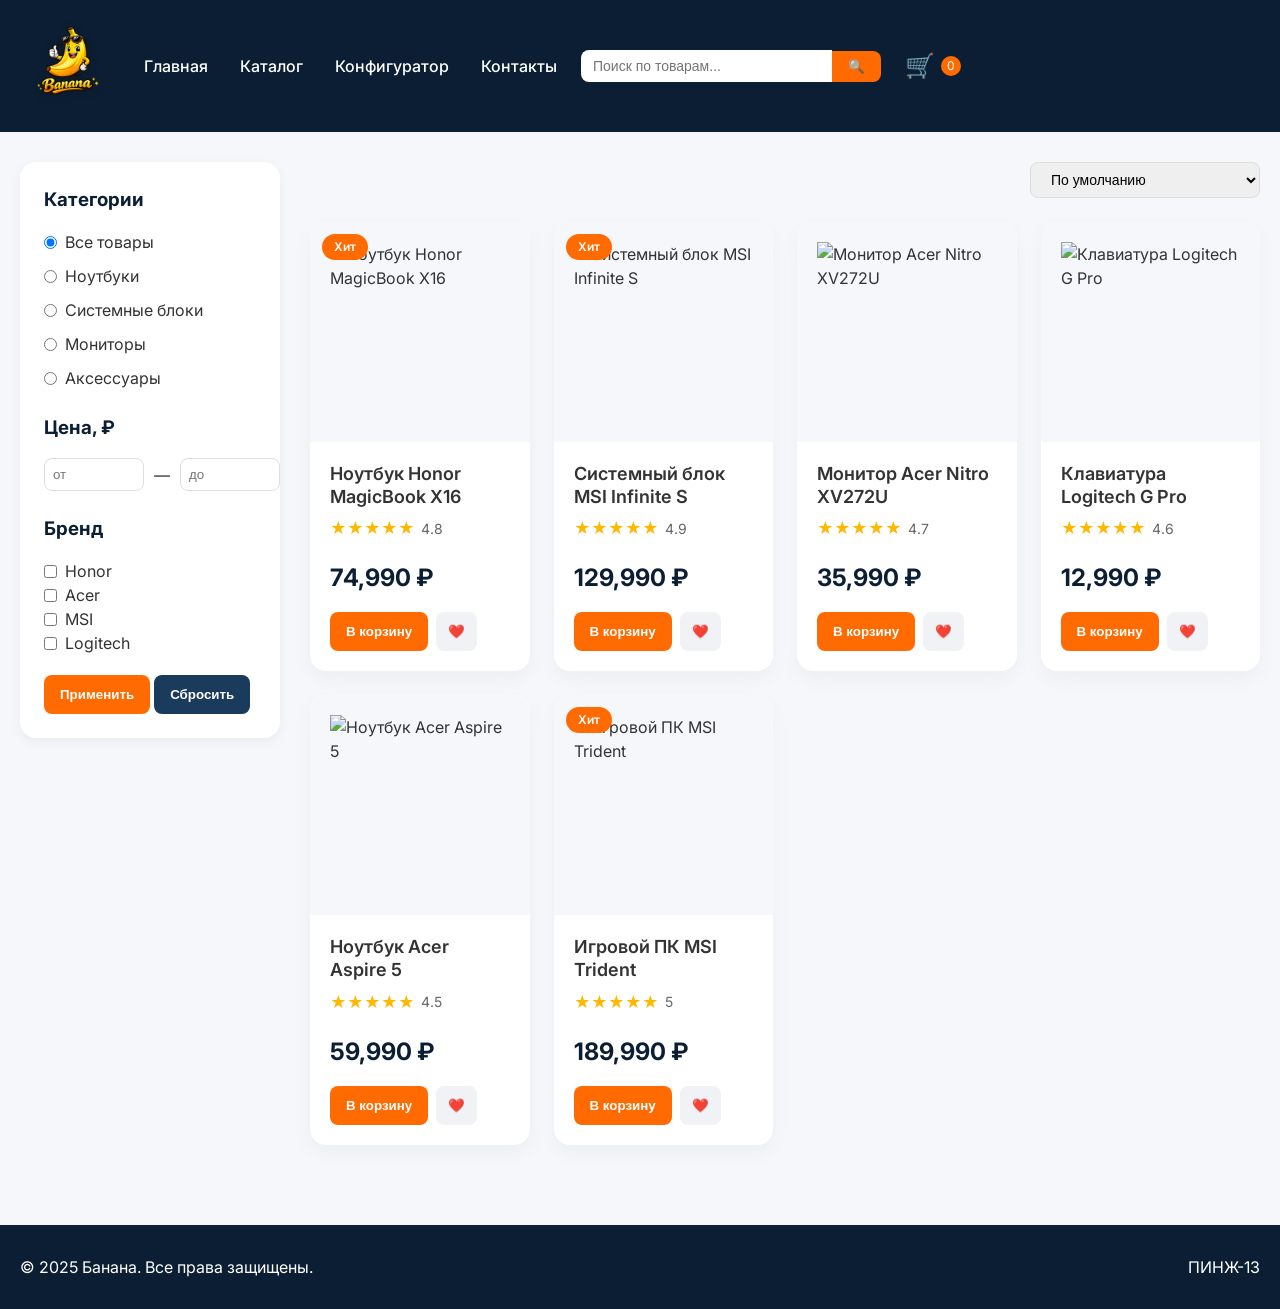
==== catalog.html @ e18a5dc8 "Всё готово, надо добавить только изображения все." ====
<!DOCTYPE html>
<html lang="ru">
<head>
  <meta charset="UTF-8">
  <meta name="viewport" content="width=device-width, initial-scale=1.0">
  <title>Каталог товаров — Банана</title>
  <link rel="stylesheet" href="css/style.css">
  <link href="https://fonts.googleapis.com/css2?family=Inter:wght@400;500;600;700&display=swap" rel="stylesheet">
</head>
<body>

  <!-- ШАПКА (аналогична главной) -->
  <header class="header">
    <div class="container header__inner">
      <a href="index.html" class="logo">
        <img src="img/logo.png" alt="Банана" class="logo__img">
      </a>
      <nav class="nav">
        <ul class="nav__list">
          <li><a href="index.html" class="nav__link">Главная</a></li>
          <li><a href="catalog.html" class="nav__link">Каталог</a></li>
          <li><a href="configurator.html" class="nav__link">Конфигуратор</a></li>
          <li><a href="contacts.html" class="nav__link">Контакты</a></li>
        </ul>
      </nav>
      <div class="header__search">
        <input type="text" placeholder="Поиск по товарам..." id="searchInput" class="search-input">
        <button class="search-btn" id="searchBtn">🔍</button>
      </div>
      <a href="cart.html" class="cart-link" id="cartLink">
        <span class="cart-icon">🛒</span>
        <span class="cart-count" id="cartCount">0</span>
      </a>
    </div>
  </header>

  <!-- ОСНОВНОЙ КОНТЕНТ КАТАЛОГА -->
  <main class="catalog-page">
    <div class="container catalog-container">
      
      <!-- ========== БОКОВАЯ ПАНЕЛЬ ФИЛЬТРОВ ========== -->
      <aside class="filters">
        
        <!-- Фильтр по категориям (радиокнопки - можно выбрать только одну) -->
        <h3>Категории</h3>
        <ul class="filter-group">
          <li><label><input type="radio" name="category" value="all" checked> Все товары</label></li>
          <li><label><input type="radio" name="category" value="laptops"> Ноутбуки</label></li>
          <li><label><input type="radio" name="category" value="desktops"> Системные блоки</label></li>
          <li><label><input type="radio" name="category" value="monitors"> Мониторы</label></li>
          <li><label><input type="radio" name="category" value="accessories"> Аксессуары</label></li>
        </ul>

        <!-- Фильтр по цене (диапазон) -->
        <h3>Цена, ₽</h3>
        <div class="price-filter">
          <!-- Поле для минимальной цены -->
          <input type="number" id="priceMin" placeholder="от" min="0">
          <span>—</span>
          <!-- Поле для максимальной цены -->
          <input type="number" id="priceMax" placeholder="до">
        </div>

        <!-- Фильтр по бренду (чекбоксы - можно выбрать несколько) -->
        <h3>Бренд</h3>
        <div class="filter-group">
          <label><input type="checkbox" value="honor"> Honor</label>
          <label><input type="checkbox" value="acer"> Acer</label>
          <label><input type="checkbox" value="msi"> MSI</label>
          <label><input type="checkbox" value="logitech"> Logitech</label>
        </div>

        <!-- Кнопки управления фильтрацией -->
        <button class="btn btn--primary" id="applyFilters">Применить</button>
        <button class="btn btn--secondary" id="resetFilters">Сбросить</button>
      </aside>

      <!-- ========== ПРАВАЯ ЧАСТЬ: СОРТИРОВКА И СЕТКА ТОВАРОВ ========== -->
      <section class="catalog-content">
        
        <!-- Верхняя панель с сортировкой -->
        <div class="catalog-header">
          <!-- Выпадающий список для выбора порядка сортировки -->
          <select id="sortSelect">
            <option value="default">По умолчанию</option>
            <option value="price-asc">Цена ↑ (дешёвые сначала)</option>
            <option value="price-desc">Цена ↓ (дорогие сначала)</option>
            <option value="rating">По рейтингу</option>
          </select>
        </div>

        <!-- Сетка товаров (будет заполнена через JavaScript) -->
        <div class="products-grid" id="productsGrid">
          <!-- Здесь появятся карточки товаров -->
        </div>
        
      </section>

    </div>
  </main>

  <!-- ПОДВАЛ -->
  <footer class="footer">
    <div class="container footer__inner">
      <p>&copy; 2025 Банана. Все права защищены.</p>
      <p>ПИНЖ-13</p>
    </div>
  </footer>

  <!-- ПОДКЛЮЧЕНИЕ СКРИПТОВ -->
  <script src="js/main.js"></script>    <!-- Общие функции -->
  <script src="js/cart.js"></script>    <!-- Логика корзины -->
  <script src="js/catalog.js"></script> <!-- Данные товаров и функции фильтрации -->
  
  <!-- Инициализация каталога после загрузки DOM -->
  <script>
    document.addEventListener('DOMContentLoaded', function() {
      // Первоначальная отрисовка всех товаров (функция из catalog.js)
      renderProductGrid(products);
      
      // Назначаем обработчики событий на кнопки фильтров
      document.getElementById('applyFilters').addEventListener('click', filterProducts);
      document.getElementById('resetFilters').addEventListener('click', resetFilters);
      document.getElementById('sortSelect').addEventListener('change', filterProducts);
    });
  </script>
</body>
</html>
---- css/style.css ----
/* ОБЩИЕ */
* {
  margin: 0;          /*отступы элементов*/
  padding: 0;         /*внутренние отступы*/
  box-sizing: border-box; /*ширина и высота*/
}

body {
  font-family: 'Inter', sans-serif; /*шрифт*/
  color: #333333;                  /*цвет текста*/
  background-color: #F5F7FA;       /*фон страницы*/
  line-height: 1.5;                /*межстрочный интервал*/
}

/*контейнер для ограничения ширины контента и центрирования*/
.container {
  max-width: 1280px;   /*ширина*/
  margin: 0 auto;      /*центр*/
  padding: 0 20px;     /* Отступы по бокам*/
}

/*нахер подчёркивание у всех ссылок */
a {
  text-decoration: none;
  color: inherit;      /*цвет*/
}

/*нахер маркеры у списков*/
ul {
  list-style: none;
}

/*ШАПКА*/
.header {
  background: #0B1E33;
  padding: 16px 0;
  position: sticky;
  top: 0;
  z-index: 1000;
}

.header__inner {
  display: flex;
  align-items: center;
  gap: 24px;                /*расстояние между элементами*/
}

/*Лого*/
.logo {
  display: block;
  flex-shrink: 0;
}

.logo__img {
  display: block;           /*отступы у изображения*/
  height: 100px;
  width: auto;
  max-width: 180px;
  object-fit: contain;
  filter: drop-shadow(0 2px 4px rgba(0,0,0,0.1)); /*тень*/
  transition: transform 0.2s, filter 0.2s; /*анимация при наведении*/
}

.logo:hover .logo__img {
  transform: scale(1.02);   /*увеличение при наведении*/
  filter: drop-shadow(0 4px 6px rgba(0,0,0,0.15)); /*тень становится заметнее*/
}

/*МЕНЮ*/
.nav__list {
  display: flex;
  gap: 32px;                /*Расстояние*/
}

.nav__link {
  color: white;
  font-weight: 500;
  transition: color 0.2s;   /*изменение цвета*/
}

.nav__link:hover {
  color: #FF6B00;           /*Оранжевый при наведении*/
}

/*ПОИСК*/
.header__search {
  display: flex;
  align-items: center;
  flex: 1;
  max-width: 300px;
}

.search-input {
  padding: 8px 12px;
  border: none;
  border-radius: 8px 0 0 8px; /*скругление слева*/
  outline: none;
  font-size: 14px;
  width: 100%;
}

.search-btn {
  padding: 8px 16px;
  background: #FF6B00;
  border: none;
  border-radius: 0 8px 8px 0; /*скруглениесправа*/
  color: white;
  cursor: pointer;          /*Курсор*/
  transition: background 0.2s;
}

.search-btn:hover {
  background: #e05a00;
}

/*КОРЗИНА*/
.cart-link {
  display: flex;
  align-items: center;
  color: white;
  position: relative;
}

.cart-icon {
  font-size: 24px;
}

/*счётчик товаров*/
.cart-count {
  background: #FF6B00;
  color: white;
  font-size: 12px;
  border-radius: 50%;
  width: 20px;
  height: 20px;
  display: flex;
  align-items: center;
  justify-content: center;
  margin-left: 6px;
}

/*КНОПКИ*/
.btn {
  padding: 12px 16px;
  border-radius: 8px;
  font-weight: 600;
  border: none;
  cursor: pointer;
  transition: all 0.2s;
  display: inline-block;
  text-align: center;
}

.btn--primary {
  background: #FF6B00;
  color: white;
}

.btn--primary:hover {
  background: #e05a00;
}

.btn--secondary {
  background: #1A3B5C;
  color: white;
}

.btn--secondary:hover {
  background: #0f2a42;
}

.btn--icon {
  background: #f0f2f5;
  color: #0B1E33;
  padding: 12px;
}

.btn--icon:hover {
  background: #e0e3e8;
}

.btn--large {
  padding: 16px 24px;
  font-size: 16px;
}

/*СЛАЙДЕР*/
.slider-section {
  margin: 30px 0;
}

.slider {
  position: relative;
  border-radius: 16px;
  overflow: hidden;
  box-shadow: 0 8px 20px rgba(0,0,0,0.1);
}

.slider__container {
  position: relative;
}

.slider__slides {
  display: flex;
}

.slide {
  flex: 0 0 100%;
  display: none;
  position: relative;
}

.slide:first-child {
  display: block;
}

.slide img {
  width: 40%;
  height: 400px;
  object-fit: cover;
}

/*Текст на слайде*/
.slide__caption {
  position: absolute;
  bottom: 30px;
  left: 30px;
  background: rgba(11,30,51,0.8); /* Полупрозрачный тёмно-синий */
  color: white;
  padding: 20px 30px;
  border-radius: 12px;
}

.slide__caption h2 {
  font-size: 28px;
  margin-bottom: 8px;
}

/*Кнопки слайд.*/
.slider__btn {
  position: absolute;
  top: 50%;
  transform: translateY(-50%); /* Центрируем по вертикали */
  background: rgba(255,255,255,0.8);
  border: none;
  width: 40px;
  height: 40px;
  border-radius: 50%;
  font-size: 20px;
  cursor: pointer;
  transition: background 0.2s;
}

.slider__btn:hover {
  background: white;
}

.slider__btn--prev {
  left: 20px;
}

.slider__btn--next {
  right: 20px;
}

/*точки индикатора*/
.slider__dots {
  position: absolute;
  bottom: 15px;
  left: 50%;
  transform: translateX(-50%);
  display: flex;
  gap: 8px;
}

.dot {
  width: 10px;
  height: 10px;
  background: rgba(255,255,255,0.5);
  border-radius: 50%;
  cursor: pointer;
  transition: background 0.2s;
}

.dot.active {
  background: #FF6B00;
}

/*КАРТОЧКА ТОВАРА*/
.product-card {
  background: white;
  border-radius: 16px;
  box-shadow: 0 8px 20px rgba(0,0,0,0.04);
  overflow: hidden;
  transition: transform 0.2s, box-shadow 0.2s;
  display: flex;
  flex-direction: column;
}

.product-card:hover {
  transform: translateY(-4px);
  box-shadow: 0 16px 30px rgba(0,0,0,0.08);
}

/* Контейнер изображения */
.product-card__image {
  position: relative;
  aspect-ratio: 1 / 1;
  background: #f5f7fa;
  padding: 20px;
}

.product-card__image img {
  width: 100%;
  height: 100%;
  object-fit: contain;
}

/* Метка на карточке (Хит, Скидка) */
.product-badge {
  position: absolute;
  top: 12px;
  left: 12px;
  background: #FF6B00;
  color: white;
  padding: 4px 12px;
  border-radius: 30px;
  font-size: 12px;
  font-weight: 600;
}

/* Контентная часть карточки */
.product-card__content {
  padding: 20px;
  flex: 1;
  display: flex;
  flex-direction: column;
}

.product-card__title {
  font-size: 18px;
  font-weight: 600;
  margin-bottom: 8px;
  line-height: 1.3;
}

/* Рейтинг */
.product-card__rating {
  display: flex;
  align-items: center;
  gap: 6px;
  margin-bottom: 8px;
}

.stars {
  color: #FFB800;            /* Жёлтый цвет звёзд */
}

.rating-value {
  color: #666;
  font-size: 14px;
}

/* Цена */
.product-card__price {
  font-size: 24px;
  font-weight: 700;
  color: #0B1E33;
  margin: 12px 0 16px;
}

/* Кнопки в карточке */
.product-card__actions {
  display: flex;
  gap: 8px;
  margin-top: auto;
}

/*СЕТКА ТОВАРОВ*/
.products-grid {
  display: grid;
  grid-template-columns: repeat(4, 1fr);
  gap: 24px;
}

/*КАТЕГОРИИ*/
.categories {
  margin: 50px 0;
}

.section-title {
  font-size: 32px;
  font-weight: 700;
  margin-bottom: 30px;
  color: #0B1E33;
}

.categories-grid {
  display: grid;
  grid-template-columns: repeat(4, 1fr);
  gap: 24px;
}

.category-card {
  background: white;
  border-radius: 16px;
  overflow: hidden;
  box-shadow: 0 4px 12px rgba(0,0,0,0.05);
  transition: transform 0.2s;
  text-align: center;
}

.category-card:hover {
  transform: translateY(-5px);
}

.category-card img {
  width: 100%;
  height: 180px;
  object-fit: cover;
}

.category-card h3 {
  padding: 16px;
  font-size: 18px;
  font-weight: 600;
}

/*ПРЕИМУЩЕСТВА*/
.advantages {
  background: white;
  padding: 50px 0;
  margin: 50px 0;
}

.advantages-grid {
  display: grid;
  grid-template-columns: repeat(4, 1fr);
  gap: 30px;
  text-align: center;
}

.advantage-icon {
  font-size: 40px;
  display: block;
  margin-bottom: 15px;
}

.advantage-item h3 {
  margin-bottom: 8px;
  color: #0B1E33;
}

/*ФУТЕР*/
.footer {
  background: #0B1E33;
  color: white;
  padding: 30px 0;
  margin-top: 50px;
}

.footer__inner {
  display: flex;
  justify-content: space-between;
  align-items: center;
}

/* ========== КАТАЛОГ ========== */
.catalog-page {
  padding: 30px 0;
}

.catalog-container {
  display: flex;
  gap: 30px;
}

/* Боковая панель фильтров */
.filters {
  width: 260px;              /* Фиксированная ширина */
  background: white;
  padding: 24px;
  border-radius: 16px;
  box-shadow: 0 4px 12px rgba(0,0,0,0.05);
  height: fit-content;       /* Высота по содержимому */
}

.filters h3 {
  margin-bottom: 16px;
  margin-top: 24px;
  color: #0B1E33;
}

.filters h3:first-of-type {
  margin-top: 0;             /* Убираем верхний отступ у первого заголовка */
}

.filter-group {
  margin-bottom: 20px;
}

.filter-group li {
  margin-bottom: 10px;
}

.filter-group label {
  display: flex;
  align-items: center;
  gap: 8px;
  cursor: pointer;
}

.price-filter {
  display: flex;
  align-items: center;
  gap: 10px;
  margin-bottom: 20px;
}

.price-filter input {
  width: 100px;
  padding: 8px;
  border: 1px solid #ddd;
  border-radius: 8px;
}

/* Правая часть каталога */
.catalog-content {
  flex: 1;                   /* Занимает оставшееся пространство */
}

.catalog-header {
  display: flex;
  justify-content: flex-end; /* Сортировка справа */
  margin-bottom: 24px;
}

#sortSelect {
  padding: 8px 16px;
  border-radius: 8px;
  border: 1px solid #ddd;
  font-size: 14px;
}

/* ========== КОРЗИНА ========== */
.cart-page {
  padding: 30px 0;
}

.page-title {
  font-size: 32px;
  margin-bottom: 30px;
  color: #0B1E33;
}

/* Сообщение о пустой корзине */
.cart-empty {
  text-align: center;
  padding: 60px 0;
  background: white;
  border-radius: 16px;
}

.cart-empty p {
  font-size: 20px;
  margin-bottom: 20px;
}

/* Таблица корзины */
.cart-table {
  width: 100%;
  background: white;
  border-radius: 16px;
  overflow: hidden;
  box-shadow: 0 4px 12px rgba(0,0,0,0.05);
  border-collapse: collapse; /* Убираем двойные границы */
}

.cart-table th,
.cart-table td {
  padding: 16px;
  text-align: left;
  border-bottom: 1px solid #eee; /* Только нижняя граница */
}

.cart-table th {
  background: #0B1E33;
  color: white;
  font-weight: 500;
}

/* Ячейка с информацией о товаре (картинка + название) */
.cart-item-info {
  display: flex;
  align-items: center;
  gap: 15px;
}

.cart-item-info img {
  width: 60px;
  height: 60px;
  object-fit: contain;
  background: #f5f7fa;
  border-radius: 8px;
  padding: 5px;
}

/* Управление количеством */
.quantity-control {
  display: flex;
  align-items: center;
  gap: 10px;
}

.qty-btn {
  width: 30px;
  height: 30px;
  border-radius: 6px;
  border: 1px solid #ddd;
  background: white;
  cursor: pointer;
  font-size: 16px;
  transition: background 0.2s;
}

.qty-btn:hover {
  background: #f0f0f0;
}

/* Кнопка удаления товара */
.remove-btn {
  background: none;
  border: none;
  color: #ff4d4d;
  font-size: 20px;
  cursor: pointer;
}

/* Итоговая сумма и кнопка оформления */
.cart-summary {
  margin-top: 30px;
  display: flex;
  justify-content: space-between;
  align-items: center;
  background: white;
  padding: 24px;
  border-radius: 16px;
  box-shadow: 0 4px 12px rgba(0,0,0,0.05);
}

.cart-total {
  font-size: 24px;
  font-weight: 700;
  color: #0B1E33;
}

.cart-total span:first-child {
  margin-right: 20px;
}

/* ========== ОФОРМЛЕНИЕ ЗАКАЗА ========== */
.checkout-page {
  padding: 30px 0;
}

.checkout-form {
  max-width: 600px;
  background: white;
  padding: 30px;
  border-radius: 16px;
  box-shadow: 0 4px 12px rgba(0,0,0,0.05);
}

.form-group {
  margin-bottom: 20px;
}

.form-group label {
  display: block;
  margin-bottom: 8px;
  font-weight: 500;
}

.form-group input,
.form-group textarea,
.form-group select {
  width: 100%;
  padding: 12px;
  border: 1px solid #ddd;
  border-radius: 8px;
  font-size: 16px;
  font-family: inherit;
}

.radio-group {
  display: flex;
  gap: 20px;
}

.radio-group label {
  display: flex;
  align-items: center;
  gap: 6px;
  font-weight: normal;
  cursor: pointer;
}

.error-message {
  color: #ff4d4d;
  font-size: 14px;
  margin-top: 5px;
  display: block;
}

/* ========== КОНТАКТЫ ========== */
.contacts-page {
  padding: 30px 0;
}

.contacts-grid {
  display: grid;
  grid-template-columns: 1fr 1fr; /* Две равные колонки */
  gap: 40px;
}

.contacts-info h2 {
  margin-bottom: 20px;
  color: #0B1E33;
}

.contact-list {
  margin-bottom: 30px;
}

.contact-list li {
  margin-bottom: 12px;
  font-size: 16px;
}

.contact-list a {
  color: #FF6B00;
  text-decoration: underline;
}

.feedback-form .form-group {
  margin-bottom: 15px;
}

.contacts-map {
  background: white;
  padding: 20px;
  border-radius: 16px;
  box-shadow: 0 4px 12px rgba(0,0,0,0.05);
  height: fit-content;
}

/* ========== КОНФИГУРАТОР ========== */
.configurator-page {
  padding: 30px 0;
}

.configurator-layout {
  display: grid;
  grid-template-columns: 1fr 360px;
  gap: 30px;
}

/* Левая часть: выбор комплектующих */
.configurator-selection {
  background: white;
  border-radius: 16px;
  padding: 24px;
  box-shadow: 0 4px 12px rgba(0,0,0,0.05);
}

/* Вкладки категорий */
.category-tabs {
  display: flex;
  flex-wrap: wrap;
  gap: 8px;
  margin-bottom: 24px;
  border-bottom: 2px solid #eee;
  padding-bottom: 16px;
}

.category-tab {
  padding: 10px 20px;
  background: #f0f2f5;
  border: none;
  border-radius: 30px;
  font-weight: 500;
  cursor: pointer;
  transition: all 0.2s;
  color: #333;
}

.category-tab:hover {
  background: #e0e3e8;
}

.category-tab.active {
  background: #FF6B00;
  color: white;
}

.category-tab.completed {
  background: #1A3B5C;
  color: white;
}

/* Список компонентов (сетка карточек) */
.components-list {
  display: grid;
  grid-template-columns: repeat(2, 1fr);
  gap: 16px;
  margin-bottom: 24px;
}

/* Карточка комплектующего */
.component-card {
  border: 2px solid #eee;
  border-radius: 12px;
  padding: 16px;
  cursor: pointer;
  transition: border-color 0.2s, box-shadow 0.2s;
  background: white;
}

.component-card:hover {
  border-color: #FF6B00;
  box-shadow: 0 4px 8px rgba(0,0,0,0.05);
}

.component-card.selected {
  border-color: #FF6B00;
  background: #fff8f0;
}

.component-card.disabled {
  opacity: 0.5;
  cursor: not-allowed;
  pointer-events: none;
  border-color: #ddd;
}

.component-card img {
  width: 100%;
  height: 120px;
  object-fit: contain;
  margin-bottom: 12px;
  background: #f9f9f9;
  border-radius: 8px;
  padding: 8px;
}

.component-card h4 {
  font-size: 16px;
  margin-bottom: 8px;
}

.component-price {
  font-weight: 700;
  color: #0B1E33;
  font-size: 18px;
}

.component-specs {
  font-size: 13px;
  color: #666;
  margin-top: 6px;
}

/* Навигация конфигуратора */
.configurator-nav {
  display: flex;
  justify-content: space-between;
}

/* Правая часть: сводка */
.configurator-summary {
  background: white;
  border-radius: 16px;
  padding: 24px;
  box-shadow: 0 4px 12px rgba(0,0,0,0.05);
  height: fit-content;
  position: sticky;
  top: 100px;
}

.configurator-summary h2 {
  margin-bottom: 20px;
  color: #0B1E33;
}

.summary-list {
  margin-bottom: 24px;
}

.summary-item {
  display: flex;
  align-items: center;
  padding: 12px 0;
  border-bottom: 1px solid #eee;
}

.summary-item:last-child {
  border-bottom: none;
}

.summary-item-img {
  width: 40px;
  height: 40px;
  object-fit: contain;
  margin-right: 12px;
  background: #f5f7fa;
  border-radius: 6px;
  padding: 4px;
}

.summary-item-info {
  flex: 1;
}

.summary-item-name {
  font-weight: 500;
  margin-bottom: 4px;
}

.summary-item-price {
  color: #FF6B00;
  font-weight: 600;
}

.summary-item-remove {
  background: none;
  border: none;
  color: #ff4d4d;
  cursor: pointer;
  font-size: 18px;
}

.summary-total {
  display: flex;
  justify-content: space-between;
  font-size: 20px;
  font-weight: 700;
  padding: 16px 0;
  border-top: 2px solid #eee;
  margin-bottom: 20px;
}

.config-note {
  font-size: 14px;
  color: #888;
  margin-top: 16px;
  text-align: center;
}

/* Адаптив для конфигуратора (можно оставить или убрать, но добавим простой) */
@media (max-width: 900px) {
  .configurator-layout {
    grid-template-columns: 1fr;
  }
  .components-list {
    grid-template-columns: 1fr;
  }
}
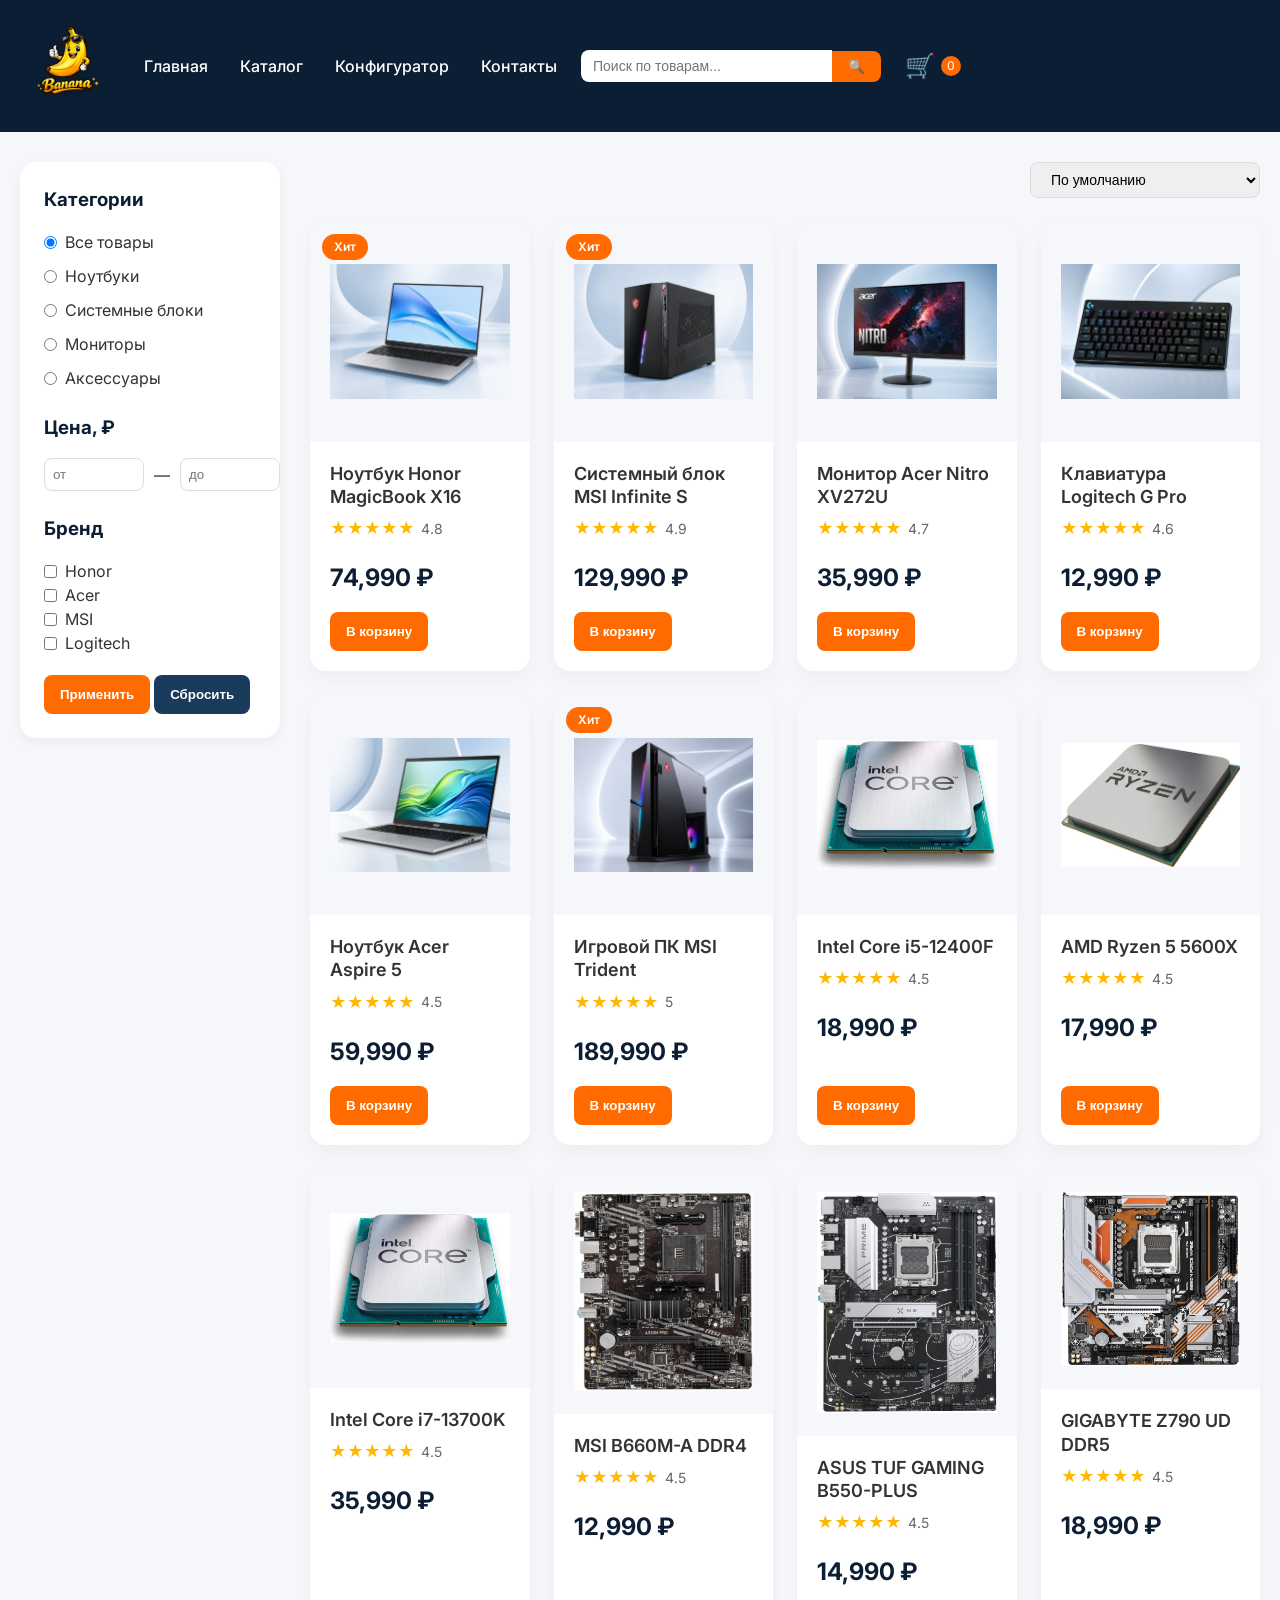
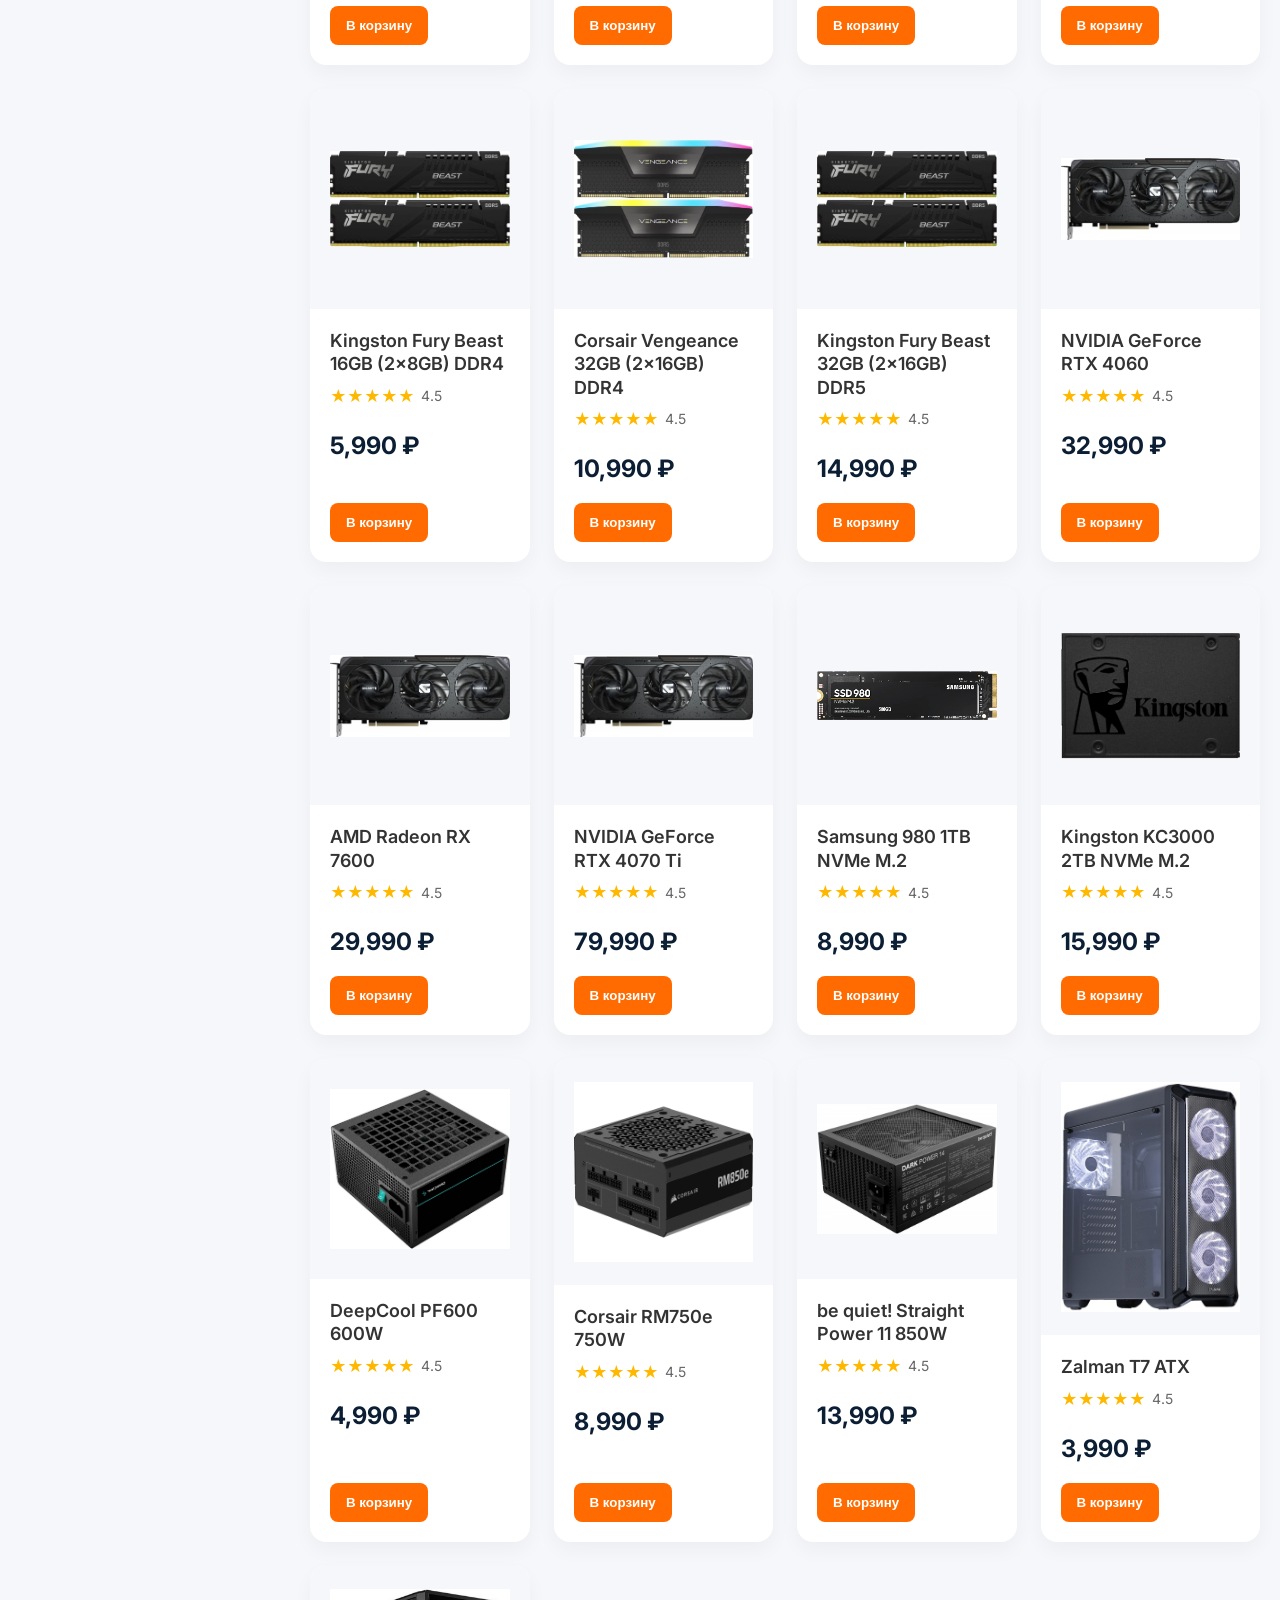
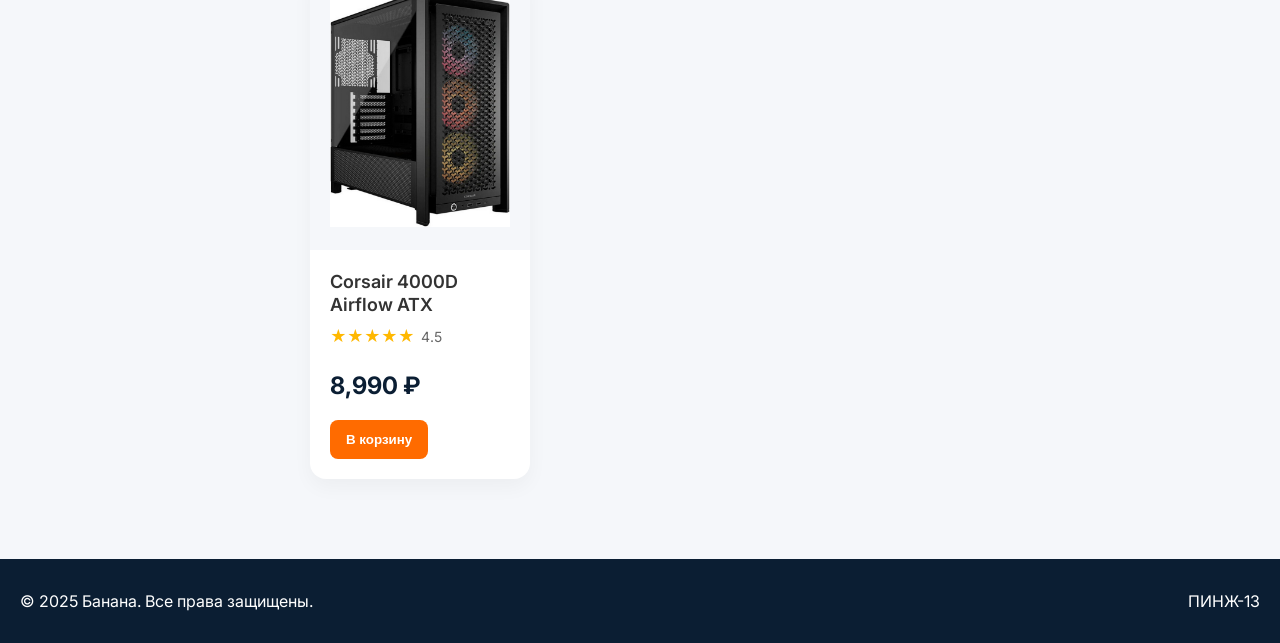
==== commit f6e031cf: "Добавил товары из сборок в каталог" ====
--- a/catalog.html
+++ b/catalog.html
@@ -108,9 +108,10 @@
   </footer>
 
   <!-- ПОДКЛЮЧЕНИЕ СКРИПТОВ -->
+  <script src="js/components.js"></script>   <!-- ← сначала этот -->
+  <script src="js/catalog.js"></script> <!-- Данные товаров и функции фильтрации -->
   <script src="js/main.js"></script>    <!-- Общие функции -->
   <script src="js/cart.js"></script>    <!-- Логика корзины -->
-  <script src="js/catalog.js"></script> <!-- Данные товаров и функции фильтрации -->
   
   <!-- Инициализация каталога после загрузки DOM -->
   <script>
--- a/css/style.css
+++ b/css/style.css
@@ -167,16 +167,6 @@
 
 .btn--secondary:hover {
   background: #0f2a42;
-}
-
-.btn--icon {
-  background: #f0f2f5;
-  color: #0B1E33;
-  padding: 12px;
-}
-
-.btn--icon:hover {
-  background: #e0e3e8;
 }
 
 .btn--large {
